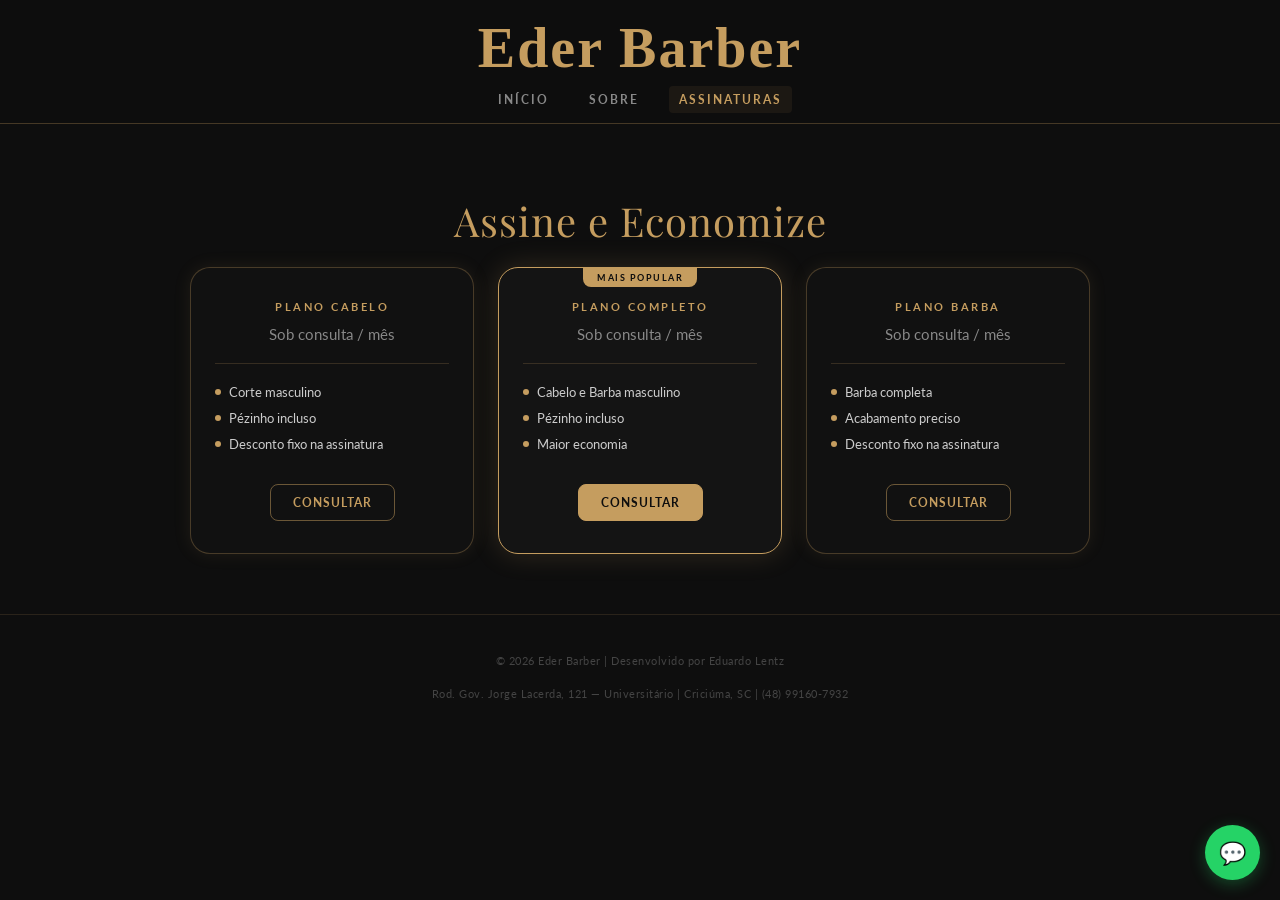
==== assinaturas.html @ eb659bab "Add files via upload" ====
<!DOCTYPE html>
<html lang="pt-BR">
<head>
  <meta charset="UTF-8">
  <meta name="viewport" content="width=device-width, initial-scale=1.0">
  <meta name="creator" content="Eduardo Lentz">
  <meta name="description" content="Site da Barbearia Eder Barber">
  <title>Eder Barber — Assinaturas</title>
  <link rel="icon" href="imagens/logo.png">
  <link rel="stylesheet" href="css/style.css">
  <link rel="stylesheet" href="css/assinaturas.css">
</head>

<body>
  <header class="menu">
    <h1 class="logo">Eder Barber</h1>
    <nav>
      <a class="navegacao" href="index.html">Início</a>
      <a class="navegacao" href="sobre.html">Sobre</a>
      <a class="navegacao ativo" href="assinaturas.html">Assinaturas</a>
    </nav>
  </header>

  <main>
    <h2 class="titulos" id="titulo-assinat">Assine e Economize</h2>

    <section id="planos">
      <article class="quadros">
        <p class="plano-nome">Plano Cabelo</p>
        <p class="plano-preco">Sob consulta / mês</p>
        <p class="plano-item">Corte masculino</p>
        <p class="plano-item">Pézinho incluso</p>
        <p class="plano-item">Desconto fixo na assinatura</p>
        <a href="https://wa.me/554891607932" class="plano-btn" target="_blank">Consultar</a>
      </article>

      <article class="quadros destaque">
        <span class="popular-destaque">Mais Popular</span>
        <p class="plano-nome">Plano Completo</p>
        <p class="plano-preco">Sob consulta / mês</p>
        <p class="plano-item">Cabelo e Barba masculino</p>
        <p class="plano-item">Pézinho incluso</p>
        <p class="plano-item">Maior economia</p>
        <a href="https://wa.me/554891607932" class="plano-btn" target="_blank">Consultar</a>
      </article>

      <article class="quadros">
        <p class="plano-nome">Plano Barba</p>
        <p class="plano-preco">Sob consulta / mês</p>
        <p class="plano-item">Barba completa</p>
        <p class="plano-item">Acabamento preciso</p>
        <p class="plano-item">Desconto fixo na assinatura</p>
        <a href="https://wa.me/554891607932" class="plano-btn" target="_blank">Consultar</a>
      </article>
    </section>
  </main>

  <footer>
    <p>&copy; 2026 Eder Barber | Desenvolvido por Eduardo Lentz</p>
    <p>Rod. Gov. Jorge Lacerda, 121 — Universitário | Criciúma, SC | (48) 99160-7932</p>
  </footer>

  <a href="https://wa.me/554891607932" class="whatsapp" target="_blank">💬</a>
</body>
</html>
---- css/style.css ----
@import url('https://fonts.googleapis.com/css2?family=Playfair+Display:wght@400;700&family=Lato:wght@300;400;700&display=swap');

html {
  overflow-y: scroll;  /*comando para a barra de rolagem aparecer sempre, pois quando a pagina não ter conteúdo suficiente, os pixels dela desconfigura o site*/
}

body {
  margin: 0;
  font-family: 'Lato', 'Trebuchet MS', sans-serif;
  background-color: #0e0e0e;
  color: #e8e8e8;
}

/* ---------- HEADER ---------- */
.menu {
  text-align: center;
  padding: 16px 20px;
  border-bottom: 1px solid rgba(197, 157, 95, 0.3);
  position: sticky; /* titulo fixo */
  top: 0; /* junto com position: sticky, cabeçalho fica colado no topo da janela */
  background-color: rgba(14, 14, 14, 0.95);
  backdrop-filter: blur(6px); 
  z-index: 100; /* prioridade ao maior z-index que sobrepoem o conteudo */
}

.logo {
  font-family: "Brush Script MT", cursive;
  color: #c59d5f;
  font-size: 56px;
  margin: 0 0 8px 0; /* margem em baixo */
  letter-spacing: 2px; /* espaçamento entre letras */
}

nav {
  gap: 4px; /* entre navegações */
}

.navegacao {
  color: #888;
  margin: 0 8px;
  text-decoration: none;
  font-size: 12px;
  font-weight: 700; /* NEGRITO */
  letter-spacing: 2px; /* espaçamento de 2 pixels entre cada letra */
  text-transform: uppercase; /* transforma todo o texto em maiúsculas */
  padding: 6px 10px; /* cima/baixo = 6, lados = 10 */
  border-radius: 4px; /* borda das navegações */
  transition: color 0.3s, background 0.3s; /* controla o hover */
}

.navegacao:hover,
.navegacao.ativo {
  color: #c59d5f;
  background: rgba(197, 157, 95, 0.08);
}

/* ---------- TÍTULOS DE SEÇÃO ---------- */
.titulos {
  text-align: center;
  color: #c59d5f;
  font-family: 'Playfair Display', serif;
  font-size: 40px;
  font-weight: 400; /* negrito fraco */
  margin: 0 auto 20px;
  letter-spacing: 1px; /* espaçamento de 1 pixel entre cada letra */
}

/* ---------- BOTÃO ---------- */
.botao {
  background-color: #c59d5f;
  color: #0e0e0e;
  padding: 12px 30px; /* DISTANCIA DA ESCRITA */
  border-radius: 8px;
  text-decoration: none;
  font-weight: 700; /* NEGRITO */
  font-size: 12px;
  letter-spacing: 1.5px; /* espaçamento de 1.5 pixel entre cada letra */
  text-transform: uppercase;
  transition: transform 0.25s, box-shadow 0.25s;
  display: inline-block; /* sem ele, o TRANSFORM no HOVER não funciona (por ser link) */
}

.botao:hover {
  transform: scale(1.04); /* ZOOM */
  box-shadow: 0 0 20px rgba(197, 157, 95, 0.35); /* OPACIDADE */
}

/* ---------- WHATSAPP ---------- */
.whatsapp {
  position: fixed;
  bottom: 20px; /* so funciona se haver POSITION, é a distancia de baixo pra cima */
  right: 20px; /* distancia da direita pra esquerda */
  background: #25D366;
  padding: 14px; /* tamanho */
  border-radius: 50%; /* 50/50% largura e altura */
  text-decoration: none;
  font-size: 22px;
  box-shadow: 0 4px 16px rgba(37, 211, 102, 0.3);
  transition: transform 0.25s;
  z-index: 2;
}

.whatsapp:hover {
  transform: scale(1.1);
}

/* ------------ RODAPÉ ------------ */
footer {
  padding: 24px 16px; /* distancia pela escrita das horizontais/verticais */
  font-size: 11px;
  text-align: center;
  border-top: 1px solid rgba(197, 157, 95, 0.15);
  color: #444;
  letter-spacing: 0.5px;
  line-height: 2; /* espaçamento entre linhas */
}
---- css/assinaturas.css ----
/* ---------- TITULO ---------- */
#titulo-assinat{
  margin-top: 70px; /* espaço acima do título */
}

/* ---------- PLANOS ---------- */
#planos {
  display: flex; 
  justify-content: center; 
  gap: 24px; 
  margin: 10px auto 60px; /*cima = 10, lados = auto, baixo = 60*/
  padding: 0 20px; /* respiro nas laterais */
  max-width: 900px; /* largura máxima da seção */
}

.quadros {
  flex: 1; /* cada card ocupa espaço igual */
  padding: 32px 24px; /* espaço interno */
  background: #111;
  border: 1px solid rgba(197, 157, 95, 0.3);
  border-radius: 20px;
  text-align: center;
  box-shadow: 0 0 18px rgba(197, 157, 95, 0.1); /* brilho externo sutil */
  transition: transform 0.3s, box-shadow 0.3s, border-color 0.3s; /* animação suave no hover */
  position: relative; /* referência para elementos filhos absolutos - popular*/
}

.quadros:hover { /* card elevado ao cursor */
  transform: translateY(-6px); /* sobe o card no rover*/
  box-shadow: 0 12px 30px rgba(197, 157, 95, 0.22); /* sombra mais intensa */
  border-color: #c59d5f; /* borda dourada destacada */
}

/* Nome do plano */
.plano-nome {
  font-size: 11px;
  font-weight: 700; /* negrito */
  letter-spacing: 2.5px; /* espaçamento entre letras */
  text-transform: uppercase; /* texto em maiúsculas */
  color: #c59d5f;
  margin: 0 0 12px; /* espaço abaixo */
}

/* Preço */
.plano-preco {
  font-size: 15px;
  color: #888;
  margin: 0 0 20px; 
  padding-bottom: 20px; /* espaço abaixo */
  border-bottom: 1px solid rgba(197, 157, 95, 0.2);
}

/* Itens */
.plano-item { /* BOLINHAS */
  display: flex;
  font-size: 13px;
  color: #ccc;
  margin: 10px 0;
  align-items: center; /* alinha verticalmente */
  gap: 8px; /* espaço entre bolinha e texto */
  text-align: left; /* texto à esquerda */
}

.plano-item::before {
  content: ''; /* elemento vazio (a bolinha) */
  display: inline-block; /* garante que width/height funcionem. Alguns navegadores pode bugar */
  width: 6px;  /* arredontar bolinha */
  height: 6px; /* arredontar bolinha */
  border-radius: 50%; /* formato circular */
  background: #c59d5f; /* bolinha dourada */
}

/* Plano destaque (central) */
.quadros.destaque { /* pega o que ja tem em quadros e aplica esse novo = destaque */
  border-color: #c59d5f; /* borda dourada sempre visível */
  background: #141414; /* fundo levemente mais claro */
  box-shadow: 0 0 28px rgba(197, 157, 95, 0.2); /* brilho mais forte */
}

.popular-destaque {
  position: absolute; /* posicionado em relação ao card */
  top: 0; /* Ficar acima no card */
  left: 50%; /* fica no centro do card */
  transform: translateX(-50%); /* centraliza horizontalmente */
  background: #c59d5f;
  color: #0e0e0e;
  font-size: 9px;
  font-weight: 700;
  letter-spacing: 1.5px;
  text-transform: uppercase;
  padding: 4px 14px;
  border-radius: 0 0 8px 8px; /* arredonda só embaixo */
}

/* Botão contato nos planos */
.plano-btn {
  display: inline-block;
  margin-top: 22px;
  padding: 10px 22px;
  background: transparent; /* fundo transparente */
  border: 1px solid rgba(197, 157, 95, 0.5);
  color: #c59d5f;
  border-radius: 8px;
  font-size: 12px;
  font-weight: 700;
  letter-spacing: 1px;
  text-transform: uppercase;
  text-decoration: none; /* remove sublinhado do link */
  transition: background 0.3s, border-color 0.3s; /* animação no hover */
}

.plano-btn:hover {
  background: rgba(197, 157, 95, 0.12); /* fundo dourado transparente */
  border-color: #c59d5f; /* borda totalmente dourada */
}

.quadros.destaque .plano-btn { /* somente no plano-btn do popular*/
  background: #c59d5f;
  color: #0e0e0e;
  border-color: #c59d5f;
}

.quadros.destaque .plano-btn:hover {
  background: #d4ad6f;
  box-shadow: 0 0 14px rgba(197, 157, 95, 0.35);
}

@media (max-width: 600px) {
  #planos {
    flex-wrap: wrap; 
    flex-direction: column; /* cards empilhados em coluna */
    align-items: center; /* centraliza os cards */
  }
  .quadros {
    width: 100%; /* ocupa 100% da largura disponivel */
    max-width: 320px; /* limita largura no mobile */
  }
}
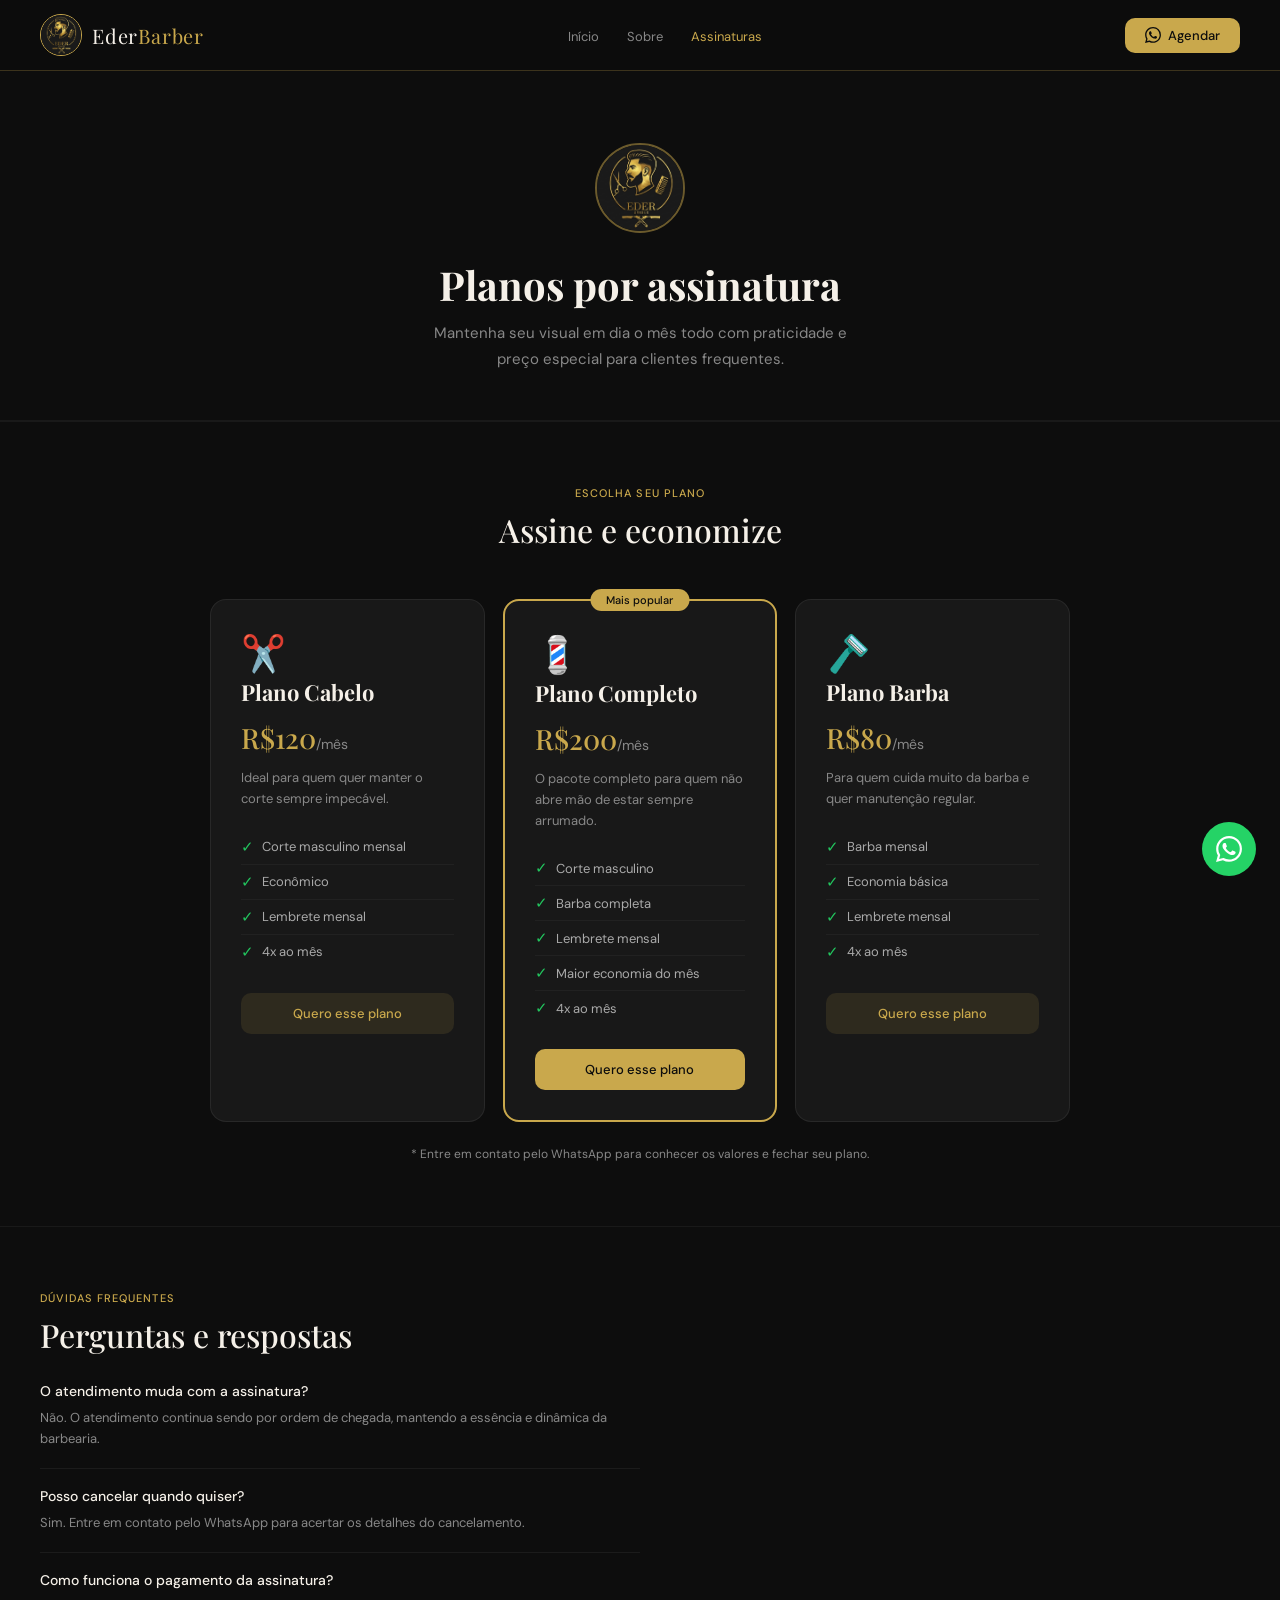
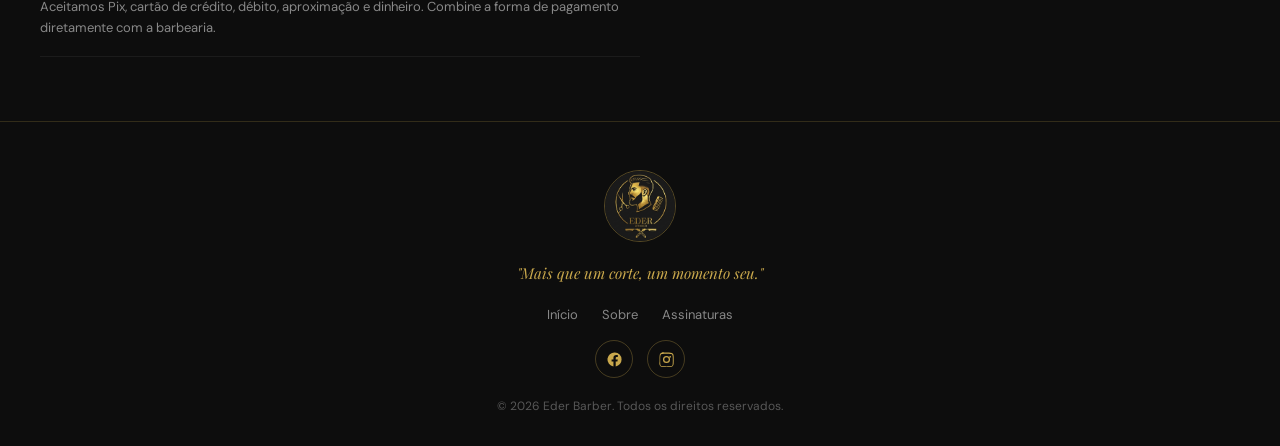
==== commit e94c114d: "Add files via upload" ====
--- a/assinaturas.html
+++ b/assinaturas.html
@@ -1,65 +1,126 @@
-<!DOCTYPE html>
-<html lang="pt-BR">
-<head>
-  <meta charset="UTF-8">
-  <meta name="viewport" content="width=device-width, initial-scale=1.0">
-  <meta name="creator" content="Eduardo Lentz">
-  <meta name="description" content="Site da Barbearia Eder Barber">
-  <title>Eder Barber — Assinaturas</title>
-  <link rel="icon" href="imagens/logo.png">
-  <link rel="stylesheet" href="css/style.css">
-  <link rel="stylesheet" href="css/assinaturas.css">
-</head>
-
-<body>
-  <header class="menu">
-    <h1 class="logo">Eder Barber</h1>
-    <nav>
-      <a class="navegacao" href="index.html">Início</a>
-      <a class="navegacao" href="sobre.html">Sobre</a>
-      <a class="navegacao ativo" href="assinaturas.html">Assinaturas</a>
-    </nav>
-  </header>
-
-  <main>
-    <h2 class="titulos" id="titulo-assinat">Assine e Economize</h2>
-
-    <section id="planos">
-      <article class="quadros">
-        <p class="plano-nome">Plano Cabelo</p>
-        <p class="plano-preco">Sob consulta / mês</p>
-        <p class="plano-item">Corte masculino</p>
-        <p class="plano-item">Pézinho incluso</p>
-        <p class="plano-item">Desconto fixo na assinatura</p>
-        <a href="https://wa.me/554891607932" class="plano-btn" target="_blank">Consultar</a>
-      </article>
-
-      <article class="quadros destaque">
-        <span class="popular-destaque">Mais Popular</span>
-        <p class="plano-nome">Plano Completo</p>
-        <p class="plano-preco">Sob consulta / mês</p>
-        <p class="plano-item">Cabelo e Barba masculino</p>
-        <p class="plano-item">Pézinho incluso</p>
-        <p class="plano-item">Maior economia</p>
-        <a href="https://wa.me/554891607932" class="plano-btn" target="_blank">Consultar</a>
-      </article>
-
-      <article class="quadros">
-        <p class="plano-nome">Plano Barba</p>
-        <p class="plano-preco">Sob consulta / mês</p>
-        <p class="plano-item">Barba completa</p>
-        <p class="plano-item">Acabamento preciso</p>
-        <p class="plano-item">Desconto fixo na assinatura</p>
-        <a href="https://wa.me/554891607932" class="plano-btn" target="_blank">Consultar</a>
-      </article>
-    </section>
-  </main>
-
-  <footer>
-    <p>&copy; 2026 Eder Barber | Desenvolvido por Eduardo Lentz</p>
-    <p>Rod. Gov. Jorge Lacerda, 121 — Universitário | Criciúma, SC | (48) 99160-7932</p>
-  </footer>
-
-  <a href="https://wa.me/554891607932" class="whatsapp" target="_blank">💬</a>
-</body>
+<!DOCTYPE html>
+<html lang="pt-BR">
+<head>
+  <meta charset="UTF-8">
+  <meta name="viewport" content="width=device-width, initial-scale=1.0">
+  <title>Assinaturas — Eder Barber</title>
+  <link rel="stylesheet" href="css/style.css">
+  <link rel="stylesheet" href="css/assinaturas.css">
+</head>
+<body>
+
+<nav class="nav-principal" role="navigation" aria-label="Menu principal">
+  <a href="index.html" class="nav-logo" aria-label="Eder Barber - Página inicial">
+    <img src="images/logo.png" alt="Logo Eder Barber" class="nav-logo-img">
+    <span class="nav-logo-texto">Eder<em>Barber</em></span>
+  </a>
+  <ul class="nav-links" id="nav-links-mobile">
+    <li><a href="index.html">Início</a></li>
+<li><a href="sobre.html">Sobre</a></li>
+<li><a href="assinaturas.html" class="ativo">Assinaturas</a></li>
+
+  </ul>
+  <button class="nav-cta" onclick="abrirWhatsApp()" aria-label="Agendar pelo WhatsApp">
+    <svg class="icone-wa" xmlns="http://www.w3.org/2000/svg" viewBox="0 0 24 24" fill="currentColor" aria-hidden="true"><path d="M17.472 14.382c-.297-.149-1.758-.867-2.03-.967-.273-.099-.471-.148-.67.15-.197.297-.767.966-.94 1.164-.173.199-.347.223-.644.075-.297-.15-1.255-.463-2.39-1.475-.883-.788-1.48-1.761-1.653-2.059-.173-.297-.018-.458.13-.606.134-.133.298-.347.446-.52.149-.174.198-.298.298-.497.099-.198.05-.371-.025-.52-.075-.149-.669-1.612-.916-2.207-.242-.579-.487-.5-.669-.51-.173-.008-.371-.01-.57-.01-.198 0-.52.074-.792.372-.272.297-1.04 1.016-1.04 2.479 0 1.462 1.065 2.875 1.213 3.074.149.198 2.096 3.2 5.077 4.487.709.306 1.262.489 1.694.625.712.227 1.36.195 1.871.118.571-.085 1.758-.719 2.006-1.413.248-.694.248-1.289.173-1.413-.074-.124-.272-.198-.57-.347m-5.421 7.403h-.004a9.87 9.87 0 01-5.031-1.378l-.361-.214-3.741.982.998-3.648-.235-.374a9.86 9.86 0 01-1.51-5.26c.001-5.45 4.436-9.884 9.888-9.884 2.64 0 5.122 1.03 6.988 2.898a9.825 9.825 0 012.893 6.994c-.003 5.45-4.437 9.884-9.885 9.884m8.413-18.297A11.815 11.815 0 0012.05 0C5.495 0 .16 5.335.157 11.892c0 2.096.547 4.142 1.588 5.945L.057 24l6.305-1.654a11.882 11.882 0 005.683 1.448h.005c6.554 0 11.89-5.335 11.893-11.893a11.821 11.821 0 00-3.48-8.413z"/></svg> Agendar
+  </button>
+  <button class="nav-menu-btn" aria-label="Abrir menu" aria-expanded="false" aria-controls="nav-links-mobile">
+    <svg class="icone-menu-aberto" xmlns="http://www.w3.org/2000/svg" viewBox="0 0 24 24" fill="none" stroke="currentColor" stroke-width="2" stroke-linecap="round" aria-hidden="true"><line x1="4" y1="7" x2="20" y2="7"/><line x1="4" y1="12" x2="20" y2="12"/><line x1="4" y1="17" x2="20" y2="17"/></svg>
+    <svg class="icone-menu-fechar" xmlns="http://www.w3.org/2000/svg" viewBox="0 0 24 24" fill="none" stroke="currentColor" stroke-width="2" stroke-linecap="round" aria-hidden="true"><line x1="5" y1="5" x2="19" y2="19"/><line x1="19" y1="5" x2="5" y2="19"/></svg>
+  </button>
+</nav>
+
+<main>
+
+  <header class="hero-pagina" role="banner">
+    <img src="images/logo.png" alt="Logo Eder Barber" class="hero-pagina-logo">
+    <h1 class="hero-pagina-titulo">Planos por assinatura</h1>
+    <p class="hero-pagina-descricao">Mantenha seu visual em dia o mês todo com praticidade e preço especial para clientes frequentes.</p>
+  </header>
+
+  <section class="secao-planos" aria-labelledby="titulo-planos">
+    <header class="secao-planos-cabecalho">
+      <p class="secao-tag">Escolha seu plano</p>
+      <h2 class="secao-titulo" id="titulo-planos">Assine e economize</h2>
+    </header>
+    <ul class="grade-planos" role="list">
+      <li class="card-plano">
+        <span class="plano-icone" aria-hidden="true">✂️</span>
+        <h3 class="plano-nome">Plano Cabelo</h3>
+        <p class="plano-preco">R$120<span>/mês</span></p>
+        <p class="plano-descricao">Ideal para quem quer manter o corte sempre impecável.</p>
+        <ul class="plano-itens" role="list">
+          <li class="plano-item"><span class="plano-check" aria-hidden="true">✓</span> Corte masculino mensal</li>
+          <li class="plano-item"><span class="plano-check" aria-hidden="true">✓</span> Econômico</li>
+          <li class="plano-item"><span class="plano-check" aria-hidden="true">✓</span> Lembrete mensal</li>
+          <li class="plano-item"><span class="plano-check" aria-hidden="true">✓</span> 4x ao mês</li>
+        </ul>
+        <button class="plano-btn" onclick="abrirWhatsApp('Olá! Vim pela página da Eder Barber e gostaria de mais informações sobre o Plano Cabelo.')">Quero esse plano</button>
+      </li>
+      <li class="card-plano card-plano--destaque">
+        <strong class="plano-badge-destaque">Mais popular</strong>
+        <span class="plano-icone" aria-hidden="true">💈</span>
+        <h3 class="plano-nome">Plano Completo</h3>
+        <p class="plano-preco">R$200<span>/mês</span></p>
+        <p class="plano-descricao">O pacote completo para quem não abre mão de estar sempre arrumado.</p>
+        <ul class="plano-itens" role="list">
+          <li class="plano-item"><span class="plano-check" aria-hidden="true">✓</span> Corte masculino</li>
+          <li class="plano-item"><span class="plano-check" aria-hidden="true">✓</span> Barba completa</li>
+          <li class="plano-item"><span class="plano-check" aria-hidden="true">✓</span> Lembrete mensal</li>
+          <li class="plano-item"><span class="plano-check" aria-hidden="true">✓</span> Maior economia do mês</li>
+          <li class="plano-item"><span class="plano-check" aria-hidden="true">✓</span> 4x ao mês</li>
+        </ul>
+        <button class="plano-btn" onclick="abrirWhatsApp('Olá! Vim pela página da Eder Barber e gostaria de mais informações sobre o Plano Completo.')">Quero esse plano</button>
+      </li>
+      <li class="card-plano">
+        <span class="plano-icone" aria-hidden="true">🪒</span>
+        <h3 class="plano-nome">Plano Barba</h3>
+        <p class="plano-preco">R$80<span>/mês</span></p>
+        <p class="plano-descricao">Para quem cuida muito da barba e quer manutenção regular.</p>
+        <ul class="plano-itens" role="list">
+          <li class="plano-item"><span class="plano-check" aria-hidden="true">✓</span> Barba mensal</li>
+          <li class="plano-item"><span class="plano-check" aria-hidden="true">✓</span> Economia básica</li>
+          <li class="plano-item"><span class="plano-check" aria-hidden="true">✓</span> Lembrete mensal</li>
+          <li class="plano-item"><span class="plano-check" aria-hidden="true">✓</span> 4x ao mês</li>
+        </ul>
+        <button class="plano-btn" onclick="abrirWhatsApp('Olá! Vim pela página da Eder Barber e gostaria de mais informações sobre o Plano Barba.')">Quero esse plano</button>
+      </li>
+    </ul>
+    <p style="font-size:12px;color:var(--muted);text-align:center;margin-top:24px;">* Entre em contato pelo WhatsApp para conhecer os valores e fechar seu plano.</p>
+  </section>
+
+  <section class="secao-faq" aria-labelledby="titulo-faq">
+    <p class="secao-tag">Dúvidas frequentes</p>
+    <h2 class="secao-titulo" id="titulo-faq">Perguntas e respostas</h2>
+    <span class="divisor-gold" aria-hidden="true"></span>
+    <dl class="lista-faq">
+      <article class="faq-item"><dt class="faq-pergunta">O atendimento muda com a assinatura?</dt><dd class="faq-resposta">Não. O atendimento continua sendo por ordem de chegada, mantendo a essência e dinâmica da barbearia.</dd></article>
+      <article class="faq-item"><dt class="faq-pergunta">Posso cancelar quando quiser?</dt><dd class="faq-resposta">Sim. Entre em contato pelo WhatsApp para acertar os detalhes do cancelamento.</dd></article>
+      <article class="faq-item"><dt class="faq-pergunta">Como funciona o pagamento da assinatura?</dt><dd class="faq-resposta">Aceitamos Pix, cartão de crédito, débito, aproximação e dinheiro. Combine a forma de pagamento diretamente com a barbearia.</dd></article>
+    </dl>
+  </section>
+
+</main>
+
+<footer class="rodape" role="contentinfo">
+  <img src="images/logo.png" alt="Eder Barber" class="rodape-logo">
+  <p class="rodape-slogan">"Mais que um corte, um momento seu."</p>
+  <nav aria-label="Links do rodapé">
+    <ul class="rodape-links">
+      <li><a href="index.html">Início</a></li>
+      <li><a href="sobre.html">Sobre</a></li>
+      <li><a href="assinaturas.html">Assinaturas</a></li>
+    </ul>
+  </nav>
+  <ul class="rodape-social" role="list" aria-label="Redes sociais">
+    <li><a href="https://www.facebook.com/profile.php?id=61591211396420" target="_blank" rel="noopener" aria-label="Facebook da Eder Barber"><svg xmlns="http://www.w3.org/2000/svg" viewBox="0 0 24 24" fill="currentColor" aria-hidden="true"><path d="M22 12a10 10 0 10-11.5 9.9v-7H7.9V12h2.6V9.8c0-2.6 1.6-4 3.9-4 1.1 0 2.3.2 2.3.2v2.5h-1.3c-1.3 0-1.7.8-1.7 1.6V12h2.9l-.5 2.9h-2.4v7A10 10 0 0022 12z"/></svg></a></li>
+    <li><a href="https://www.instagram.com/_ederbarber_" target="_blank" rel="noopener" aria-label="Instagram da Eder Barber"><svg xmlns="http://www.w3.org/2000/svg" viewBox="0 0 24 24" fill="currentColor" aria-hidden="true"><path d="M12 2.2c3.2 0 3.6 0 4.9.1 1.2.1 2 .2 2.4.4.6.2 1 .5 1.4 1 .4.4.7.8 1 1.4.2.5.3 1.2.4 2.4.1 1.3.1 1.7.1 4.9s0 3.6-.1 4.9c-.1 1.2-.2 2-.4 2.4-.2.6-.5 1-1 1.4-.4.4-.8.7-1.4 1-.5.2-1.2.3-2.4.4-1.3.1-1.7.1-4.9.1s-3.6 0-4.9-.1c-1.2-.1-2-.2-2.4-.4-.6-.2-1-.5-1.4-1-.4-.4-.7-.8-1-1.4-.2-.5-.3-1.2-.4-2.4C2.2 15.6 2.2 15.2 2.2 12s0-3.6.1-4.9c.1-1.2.2-2 .4-2.4.2-.6.5-1 1-1.4.4-.4.8-.7 1.4-1 .5-.2 1.2-.3 2.4-.4C8.4 2.2 8.8 2.2 12 2.2zm0 1.8c-3.1 0-3.5 0-4.7.1-1 .05-1.6.2-2 .3-.5.2-.8.4-1.1.7-.3.3-.5.6-.7 1.1-.1.4-.3 1-.3 2-.1 1.2-.1 1.6-.1 4.7s0 3.5.1 4.7c.05 1 .2 1.6.3 2 .2.5.4.8.7 1.1.3.3.6.5 1.1.7.4.1 1 .3 2 .3 1.2.1 1.6.1 4.7.1s3.5 0 4.7-.1c1-.05 1.6-.2 2-.3.5-.2.8-.4 1.1-.7.3-.3.5-.6.7-1.1.1-.4.3-1 .3-2 .1-1.2.1-1.6.1-4.7s0-3.5-.1-4.7c-.05-1-.2-1.6-.3-2-.2-.5-.4-.8-.7-1.1-.3-.3-.6-.5-1.1-.7-.4-.1-1-.3-2-.3-1.2-.1-1.6-.1-4.7-.1zm0 3a5 5 0 110 10 5 5 0 010-10zm0 1.8a3.2 3.2 0 100 6.4 3.2 3.2 0 000-6.4zm5.2-1.9a1.2 1.2 0 110 2.4 1.2 1.2 0 010-2.4z"/></svg></a></li>
+  </ul>
+  <p class="rodape-copy">© 2026 Eder Barber. Todos os direitos reservados.</p>
+</footer>
+<button class="btn-whatsapp-flutuante" onclick="abrirWhatsApp()" aria-label="Falar no WhatsApp">
+  <svg xmlns="http://www.w3.org/2000/svg" viewBox="0 0 24 24" fill="currentColor" aria-hidden="true"><path d="M17.472 14.382c-.297-.149-1.758-.867-2.03-.967-.273-.099-.471-.148-.67.15-.197.297-.767.966-.94 1.164-.173.199-.347.223-.644.075-.297-.15-1.255-.463-2.39-1.475-.883-.788-1.48-1.761-1.653-2.059-.173-.297-.018-.458.13-.606.134-.133.298-.347.446-.52.149-.174.198-.298.298-.497.099-.198.05-.371-.025-.52-.075-.149-.669-1.612-.916-2.207-.242-.579-.487-.5-.669-.51-.173-.008-.371-.01-.57-.01-.198 0-.52.074-.792.372-.272.297-1.04 1.016-1.04 2.479 0 1.462 1.065 2.875 1.213 3.074.149.198 2.096 3.2 5.077 4.487.709.306 1.262.489 1.694.625.712.227 1.36.195 1.871.118.571-.085 1.758-.719 2.006-1.413.248-.694.248-1.289.173-1.413-.074-.124-.272-.198-.57-.347m-5.421 7.403h-.004a9.87 9.87 0 01-5.031-1.378l-.361-.214-3.741.982.998-3.648-.235-.374a9.86 9.86 0 01-1.51-5.26c.001-5.45 4.436-9.884 9.888-9.884 2.64 0 5.122 1.03 6.988 2.898a9.825 9.825 0 012.893 6.994c-.003 5.45-4.437 9.884-9.885 9.884m8.413-18.297A11.815 11.815 0 0012.05 0C5.495 0 .16 5.335.157 11.892c0 2.096.547 4.142 1.588 5.945L.057 24l6.305-1.654a11.882 11.882 0 005.683 1.448h.005c6.554 0 11.89-5.335 11.893-11.893a11.821 11.821 0 00-3.48-8.413z"/></svg>
+</button>
+
+<script src="js/main.js"></script>
+</body>
 </html>
--- a/css/style.css
+++ b/css/style.css
@@ -1,117 +1,260 @@
-@import url('https://fonts.googleapis.com/css2?family=Playfair+Display:wght@400;700&family=Lato:wght@300;400;700&display=swap');
-
-html {
-  overflow-y: scroll;  /*comando para a barra de rolagem aparecer sempre, pois quando a pagina não ter conteúdo suficiente, os pixels dela desconfigura o site*/
-}
-
-body {
-  margin: 0;
-  font-family: 'Lato', 'Trebuchet MS', sans-serif;
-  background-color: #0e0e0e;
-  color: #e8e8e8;
-}
-
-/* ---------- HEADER ---------- */
-.menu {
-  text-align: center;
-  padding: 16px 20px;
-  border-bottom: 1px solid rgba(197, 157, 95, 0.3);
-  position: sticky; /* titulo fixo */
-  top: 0; /* junto com position: sticky, cabeçalho fica colado no topo da janela */
-  background-color: rgba(14, 14, 14, 0.95);
-  backdrop-filter: blur(6px); 
-  z-index: 100; /* prioridade ao maior z-index que sobrepoem o conteudo */
-}
-
-.logo {
-  font-family: "Brush Script MT", cursive;
-  color: #c59d5f;
-  font-size: 56px;
-  margin: 0 0 8px 0; /* margem em baixo */
-  letter-spacing: 2px; /* espaçamento entre letras */
-}
-
-nav {
-  gap: 4px; /* entre navegações */
-}
-
-.navegacao {
-  color: #888;
-  margin: 0 8px;
-  text-decoration: none;
-  font-size: 12px;
-  font-weight: 700; /* NEGRITO */
-  letter-spacing: 2px; /* espaçamento de 2 pixels entre cada letra */
-  text-transform: uppercase; /* transforma todo o texto em maiúsculas */
-  padding: 6px 10px; /* cima/baixo = 6, lados = 10 */
-  border-radius: 4px; /* borda das navegações */
-  transition: color 0.3s, background 0.3s; /* controla o hover */
-}
-
-.navegacao:hover,
-.navegacao.ativo {
-  color: #c59d5f;
-  background: rgba(197, 157, 95, 0.08);
-}
-
-/* ---------- TÍTULOS DE SEÇÃO ---------- */
-.titulos {
-  text-align: center;
-  color: #c59d5f;
-  font-family: 'Playfair Display', serif;
-  font-size: 40px;
-  font-weight: 400; /* negrito fraco */
-  margin: 0 auto 20px;
-  letter-spacing: 1px; /* espaçamento de 1 pixel entre cada letra */
-}
-
-/* ---------- BOTÃO ---------- */
-.botao {
-  background-color: #c59d5f;
-  color: #0e0e0e;
-  padding: 12px 30px; /* DISTANCIA DA ESCRITA */
-  border-radius: 8px;
-  text-decoration: none;
-  font-weight: 700; /* NEGRITO */
-  font-size: 12px;
-  letter-spacing: 1.5px; /* espaçamento de 1.5 pixel entre cada letra */
-  text-transform: uppercase;
-  transition: transform 0.25s, box-shadow 0.25s;
-  display: inline-block; /* sem ele, o TRANSFORM no HOVER não funciona (por ser link) */
-}
-
-.botao:hover {
-  transform: scale(1.04); /* ZOOM */
-  box-shadow: 0 0 20px rgba(197, 157, 95, 0.35); /* OPACIDADE */
-}
-
-/* ---------- WHATSAPP ---------- */
-.whatsapp {
-  position: fixed;
-  bottom: 20px; /* so funciona se haver POSITION, é a distancia de baixo pra cima */
-  right: 20px; /* distancia da direita pra esquerda */
-  background: #25D366;
-  padding: 14px; /* tamanho */
-  border-radius: 50%; /* 50/50% largura e altura */
-  text-decoration: none;
-  font-size: 22px;
-  box-shadow: 0 4px 16px rgba(37, 211, 102, 0.3);
-  transition: transform 0.25s;
-  z-index: 2;
-}
-
-.whatsapp:hover {
-  transform: scale(1.1);
-}
-
-/* ------------ RODAPÉ ------------ */
-footer {
-  padding: 24px 16px; /* distancia pela escrita das horizontais/verticais */
-  font-size: 11px;
-  text-align: center;
-  border-top: 1px solid rgba(197, 157, 95, 0.15);
-  color: #444;
-  letter-spacing: 0.5px;
-  line-height: 2; /* espaçamento entre linhas */
-}
-
+@import url('https://fonts.googleapis.com/css2?family=Playfair+Display:wght@400;500;700&family=DM+Sans:wght@300;400;500&display=swap');
+
+*, *::before, *::after {
+  margin: 0;
+  padding: 0;
+  box-sizing: border-box;
+}
+
+:root {
+  --gold:       #C9A84C;
+  --gold-light: #F5C842;
+  --dark:       #0D0D0D;
+  --dark2:      #181818;
+  --dark3:      #232323;
+  --muted:      #888888;
+  --light:      #F5F0E8;
+  --radius:     10px;
+  --radius-lg:  16px;
+}
+
+body {
+  font-family: 'DM Sans', sans-serif;
+  background: var(--dark);
+  color: var(--light);
+  min-height: 100vh;
+}
+
+/* ── NAV ── */
+.nav-principal {
+  display: flex;
+  align-items: center;
+  justify-content: space-between;
+  padding: 14px 40px;
+  background: rgba(13,13,13,0.96);
+  border-bottom: 0.5px solid rgba(201,168,76,0.25);
+  position: sticky;
+  top: 0;
+  z-index: 100;
+  backdrop-filter: blur(8px);
+}
+.nav-logo {
+  display: flex;
+  align-items: center;
+  gap: 10px;
+  text-decoration: none;
+}
+.nav-logo-img {
+  width: 42px;
+  height: 42px;
+  border-radius: 50%;
+  object-fit: cover;
+  border: 1.5px solid var(--gold);
+}
+.nav-logo-texto {
+  font-family: 'Playfair Display', serif;
+  font-size: 20px;
+  color: var(--light);
+  letter-spacing: 0.04em;
+}
+.nav-logo-texto em {
+  font-style: normal;
+  color: var(--gold);
+}
+.nav-links {
+  display: flex;
+  gap: 28px;
+  list-style: none;
+}
+.nav-links a {
+  font-size: 13px;
+  color: var(--muted);
+  text-decoration: none;
+  transition: color 0.2s;
+}
+.nav-links a:hover,
+.nav-links a.ativo { color: var(--gold); }
+.nav-cta {
+  display: flex;
+  align-items: center;
+  gap: 7px;
+  background: var(--gold);
+  color: var(--dark);
+  border: none;
+  padding: 9px 20px;
+  border-radius: var(--radius);
+  font-size: 13px;
+  font-weight: 500;
+  cursor: pointer;
+  font-family: 'DM Sans', sans-serif;
+  transition: background 0.2s;
+}
+.nav-cta:hover { background: var(--gold-light); }
+
+/* ── MENU MOBILE ── */
+.nav-menu-btn {
+  display: none;
+  align-items: center;
+  justify-content: center;
+  width: 40px;
+  height: 40px;
+  background: transparent;
+  border: 0.5px solid rgba(201,168,76,0.3);
+  border-radius: 8px;
+  color: var(--gold);
+  cursor: pointer;
+  flex-shrink: 0;
+}
+.nav-menu-btn svg { width: 20px; height: 20px; }
+.icone-menu-fechar { display: none; }
+.nav-menu-btn[aria-expanded="true"] .icone-menu-aberto { display: none; }
+.nav-menu-btn[aria-expanded="true"] .icone-menu-fechar { display: block; }
+
+/* ── RODAPÉ ── */
+.rodape {
+  padding: 48px 40px 32px;
+  border-top: 0.5px solid rgba(201,168,76,0.2);
+  text-align: center;
+}
+.rodape-logo {
+  width: 72px;
+  height: 72px;
+  border-radius: 50%;
+  object-fit: cover;
+  border: 1.5px solid rgba(201,168,76,0.4);
+  margin-bottom: 16px;
+}
+.rodape-slogan {
+  font-style: italic;
+  color: var(--gold);
+  font-size: 15px;
+  margin-bottom: 20px;
+  font-family: 'Playfair Display', serif;
+}
+.rodape-links {
+  display: flex;
+  gap: 24px;
+  justify-content: center;
+  list-style: none;
+  margin-bottom: 16px;
+}
+.rodape-links a {
+  font-size: 13px;
+  color: var(--muted);
+  text-decoration: none;
+}
+.rodape-links a:hover { color: var(--gold); }
+.rodape-copy {
+  font-size: 12px;
+  color: rgba(136,136,136,0.6);
+}
+.rodape-social {
+  display: flex;
+  gap: 14px;
+  justify-content: center;
+  list-style: none;
+  margin-bottom: 20px;
+}
+.rodape-social a {
+  display: flex;
+  align-items: center;
+  justify-content: center;
+  width: 38px;
+  height: 38px;
+  border-radius: 50%;
+  border: 0.5px solid rgba(201,168,76,0.3);
+  color: var(--gold);
+  transition: background 0.2s, color 0.2s;
+}
+.rodape-social a:hover {
+  background: var(--gold);
+  color: var(--dark);
+}
+.rodape-social svg { width: 17px; height: 17px; }
+
+/* ── BOTÃO WHATSAPP FLUTUANTE ── */
+.btn-whatsapp-flutuante {
+  position: fixed;
+  bottom: 24px;
+  right: 24px;
+  background: #25D366;
+  color: white;
+  width: 54px;
+  height: 54px;
+  border-radius: 50%;
+  display: flex;
+  align-items: center;
+  justify-content: center;
+  cursor: pointer;
+  border: none;
+  z-index: 200;
+  transition: background 0.2s;
+}
+.btn-whatsapp-flutuante:hover { background: #1dae52; }
+.btn-whatsapp-flutuante svg { width: 26px; height: 26px; }
+
+/* ── UTILITÁRIOS DE SEÇÃO ── */
+.secao-tag {
+  font-size: 11px;
+  font-weight: 500;
+  letter-spacing: 0.1em;
+  color: var(--gold);
+  text-transform: uppercase;
+  margin-bottom: 8px;
+}
+.secao-titulo {
+  font-family: 'Playfair Display', serif;
+  font-size: 32px;
+  font-weight: 500;
+  color: var(--light);
+  margin-bottom: 8px;
+}
+.secao-sub {
+  font-size: 15px;
+  color: var(--muted);
+  max-width: 480px;
+  line-height: 1.7;
+  margin-bottom: 36px;
+}
+.divisor-gold {
+  width: 48px;
+  height: 2px;
+  background: var(--gold);
+  margin: 0 0 32px;
+}
+
+/* ── ÍCONE WHATSAPP SVG ── */
+.icone-wa { width: 16px; height: 16px; }
+
+@media (max-width: 640px) {
+  .nav-principal { padding: 12px 20px; }
+  .nav-menu-btn { display: flex; }
+  .nav-links {
+    position: absolute;
+    top: 100%;
+    left: 0;
+    right: 0;
+    flex-direction: column;
+    gap: 0;
+    background: rgba(13,13,13,0.98);
+    border-bottom: 0.5px solid rgba(201,168,76,0.25);
+    max-height: 0;
+    overflow: hidden;
+    opacity: 0;
+    padding: 0 20px;
+    transition: max-height 0.25s ease, opacity 0.2s ease, padding 0.25s ease;
+  }
+  .nav-links.aberto {
+    max-height: 320px;
+    opacity: 1;
+    padding: 8px 20px 16px;
+  }
+  .nav-links li { border-bottom: 0.5px solid rgba(255,255,255,0.06); }
+  .nav-links li:last-child { border-bottom: none; }
+  .nav-links a {
+    display: block;
+    padding: 14px 4px;
+    font-size: 14px;
+  }
+  .rodape { padding: 36px 20px 24px; }
+}
--- a/css/assinaturas.css
+++ b/css/assinaturas.css
@@ -1,138 +1,142 @@
-/* ---------- TITULO ---------- */
-#titulo-assinat{
-  margin-top: 70px; /* espaço acima do título */
-}
-
-/* ---------- PLANOS ---------- */
-#planos {
-  display: flex; 
-  justify-content: center; 
-  gap: 24px; 
-  margin: 10px auto 60px; /*cima = 10, lados = auto, baixo = 60*/
-  padding: 0 20px; /* respiro nas laterais */
-  max-width: 900px; /* largura máxima da seção */
-}
-
-.quadros {
-  flex: 1; /* cada card ocupa espaço igual */
-  padding: 32px 24px; /* espaço interno */
-  background: #111;
-  border: 1px solid rgba(197, 157, 95, 0.3);
-  border-radius: 20px;
-  text-align: center;
-  box-shadow: 0 0 18px rgba(197, 157, 95, 0.1); /* brilho externo sutil */
-  transition: transform 0.3s, box-shadow 0.3s, border-color 0.3s; /* animação suave no hover */
-  position: relative; /* referência para elementos filhos absolutos - popular*/
-}
-
-.quadros:hover { /* card elevado ao cursor */
-  transform: translateY(-6px); /* sobe o card no rover*/
-  box-shadow: 0 12px 30px rgba(197, 157, 95, 0.22); /* sombra mais intensa */
-  border-color: #c59d5f; /* borda dourada destacada */
-}
-
-/* Nome do plano */
-.plano-nome {
-  font-size: 11px;
-  font-weight: 700; /* negrito */
-  letter-spacing: 2.5px; /* espaçamento entre letras */
-  text-transform: uppercase; /* texto em maiúsculas */
-  color: #c59d5f;
-  margin: 0 0 12px; /* espaço abaixo */
-}
-
-/* Preço */
-.plano-preco {
-  font-size: 15px;
-  color: #888;
-  margin: 0 0 20px; 
-  padding-bottom: 20px; /* espaço abaixo */
-  border-bottom: 1px solid rgba(197, 157, 95, 0.2);
-}
-
-/* Itens */
-.plano-item { /* BOLINHAS */
-  display: flex;
-  font-size: 13px;
-  color: #ccc;
-  margin: 10px 0;
-  align-items: center; /* alinha verticalmente */
-  gap: 8px; /* espaço entre bolinha e texto */
-  text-align: left; /* texto à esquerda */
-}
-
-.plano-item::before {
-  content: ''; /* elemento vazio (a bolinha) */
-  display: inline-block; /* garante que width/height funcionem. Alguns navegadores pode bugar */
-  width: 6px;  /* arredontar bolinha */
-  height: 6px; /* arredontar bolinha */
-  border-radius: 50%; /* formato circular */
-  background: #c59d5f; /* bolinha dourada */
-}
-
-/* Plano destaque (central) */
-.quadros.destaque { /* pega o que ja tem em quadros e aplica esse novo = destaque */
-  border-color: #c59d5f; /* borda dourada sempre visível */
-  background: #141414; /* fundo levemente mais claro */
-  box-shadow: 0 0 28px rgba(197, 157, 95, 0.2); /* brilho mais forte */
-}
-
-.popular-destaque {
-  position: absolute; /* posicionado em relação ao card */
-  top: 0; /* Ficar acima no card */
-  left: 50%; /* fica no centro do card */
-  transform: translateX(-50%); /* centraliza horizontalmente */
-  background: #c59d5f;
-  color: #0e0e0e;
-  font-size: 9px;
-  font-weight: 700;
-  letter-spacing: 1.5px;
-  text-transform: uppercase;
-  padding: 4px 14px;
-  border-radius: 0 0 8px 8px; /* arredonda só embaixo */
-}
-
-/* Botão contato nos planos */
-.plano-btn {
-  display: inline-block;
-  margin-top: 22px;
-  padding: 10px 22px;
-  background: transparent; /* fundo transparente */
-  border: 1px solid rgba(197, 157, 95, 0.5);
-  color: #c59d5f;
-  border-radius: 8px;
-  font-size: 12px;
-  font-weight: 700;
-  letter-spacing: 1px;
-  text-transform: uppercase;
-  text-decoration: none; /* remove sublinhado do link */
-  transition: background 0.3s, border-color 0.3s; /* animação no hover */
-}
-
-.plano-btn:hover {
-  background: rgba(197, 157, 95, 0.12); /* fundo dourado transparente */
-  border-color: #c59d5f; /* borda totalmente dourada */
-}
-
-.quadros.destaque .plano-btn { /* somente no plano-btn do popular*/
-  background: #c59d5f;
-  color: #0e0e0e;
-  border-color: #c59d5f;
-}
-
-.quadros.destaque .plano-btn:hover {
-  background: #d4ad6f;
-  box-shadow: 0 0 14px rgba(197, 157, 95, 0.35);
-}
-
-@media (max-width: 600px) {
-  #planos {
-    flex-wrap: wrap; 
-    flex-direction: column; /* cards empilhados em coluna */
-    align-items: center; /* centraliza os cards */
-  }
-  .quadros {
-    width: 100%; /* ocupa 100% da largura disponivel */
-    max-width: 320px; /* limita largura no mobile */
-  }
-}+@keyframes surgir {
+  from { opacity: 0; transform: translateY(16px); }
+  to   { opacity: 1; transform: translateY(0); }
+}
+
+.hero-pagina {
+  padding: 72px 40px 48px;
+  text-align: center;
+  border-bottom: 0.5px solid rgba(255,255,255,0.05);
+}
+.hero-pagina-logo {
+  width: 90px;
+  height: 90px;
+  border-radius: 50%;
+  object-fit: cover;
+  border: 2px solid rgba(201,168,76,0.5);
+  margin-bottom: 20px;
+  animation: surgir 0.7s ease both;
+}
+.hero-pagina-titulo {
+  font-family: 'Playfair Display', serif;
+  font-size: 40px;
+  font-weight: 700;
+  color: var(--light);
+  margin-bottom: 10px;
+  animation: surgir 0.7s 0.1s ease both;
+}
+.hero-pagina-descricao {
+  font-size: 15px;
+  color: var(--muted);
+  max-width: 440px;
+  margin: 0 auto;
+  line-height: 1.7;
+  animation: surgir 0.7s 0.2s ease both;
+}
+
+.secao-planos,
+.secao-faq {
+  padding: 64px 40px;
+  border-top: 0.5px solid rgba(255,255,255,0.05);
+}
+
+.secao-planos-cabecalho { text-align: center; margin-bottom: 48px; }
+.secao-planos-cabecalho .secao-tag { display: flex; justify-content: center; }
+
+/* ── PLANOS ── */
+.grade-planos {
+  display: grid;
+  grid-template-columns: repeat(auto-fit, minmax(240px, 1fr));
+  gap: 18px;
+  max-width: 860px;
+  margin: 0 auto;
+}
+.card-plano {
+  background: var(--dark2);
+  border: 0.5px solid rgba(255,255,255,0.07);
+  border-radius: var(--radius-lg);
+  padding: 30px;
+  transition: transform 0.2s, border-color 0.2s;
+  position: relative;
+  list-style: none;
+}
+.card-plano:hover {
+  transform: translateY(-3px);
+  border-color: rgba(201,168,76,0.3);
+}
+.card-plano--destaque { border: 2px solid var(--gold); }
+.plano-badge-destaque {
+  position: absolute;
+  top: -12px;
+  left: 50%;
+  transform: translateX(-50%);
+  background: var(--gold);
+  color: var(--dark);
+  font-size: 11px;
+  font-weight: 500;
+  padding: 4px 16px;
+  border-radius: 20px;
+  white-space: nowrap;
+}
+.plano-icone { font-size: 36px; margin-bottom: 16px; }
+.plano-nome {
+  font-family: 'Playfair Display', serif;
+  font-size: 22px;
+  color: var(--light);
+  margin-bottom: 6px;
+}
+.plano-preco {
+  font-family: 'Playfair Display', serif;
+  font-size: 28px;
+  font-weight: 500;
+  color: var(--gold);
+  margin: 12px 0;
+}
+.plano-preco span {
+  font-size: 14px;
+  font-weight: 400;
+  color: var(--muted);
+  font-family: 'DM Sans', sans-serif;
+}
+.plano-descricao { font-size: 13px; color: var(--muted); line-height: 1.6; margin-bottom: 20px; }
+.plano-itens     { list-style: none; margin-bottom: 24px; }
+.plano-item {
+  font-size: 13px;
+  color: #aaa;
+  padding: 7px 0;
+  border-bottom: 0.5px solid rgba(255,255,255,0.04);
+  display: flex;
+  align-items: center;
+  gap: 8px;
+}
+.plano-item:last-child { border: none; }
+.plano-check { color: #22c55e; font-size: 15px; }
+.plano-btn {
+  width: 100%;
+  padding: 12px;
+  border-radius: var(--radius);
+  font-size: 13px;
+  font-weight: 500;
+  cursor: pointer;
+  font-family: 'DM Sans', sans-serif;
+  border: none;
+  background: rgba(201,168,76,0.12);
+  color: var(--gold);
+  transition: background 0.2s, color 0.2s;
+}
+.plano-btn:hover { background: var(--gold); color: var(--dark); }
+.card-plano--destaque .plano-btn { background: var(--gold); color: var(--dark); }
+.card-plano--destaque .plano-btn:hover { background: var(--gold-light); }
+
+/* ── FAQ ── */
+.lista-faq { max-width: 600px; }
+.faq-item  { padding: 18px 0; border-bottom: 0.5px solid rgba(255,255,255,0.06); }
+.faq-pergunta { font-size: 14px; font-weight: 500; color: var(--light); margin-bottom: 8px; }
+.faq-resposta { font-size: 13px; color: var(--muted); line-height: 1.6; }
+
+@media (max-width: 640px) {
+  .secao-planos,
+  .secao-faq { padding: 48px 20px; }
+  .hero-pagina { padding: 48px 20px 36px; }
+  .hero-pagina-titulo { font-size: 28px; }
+}
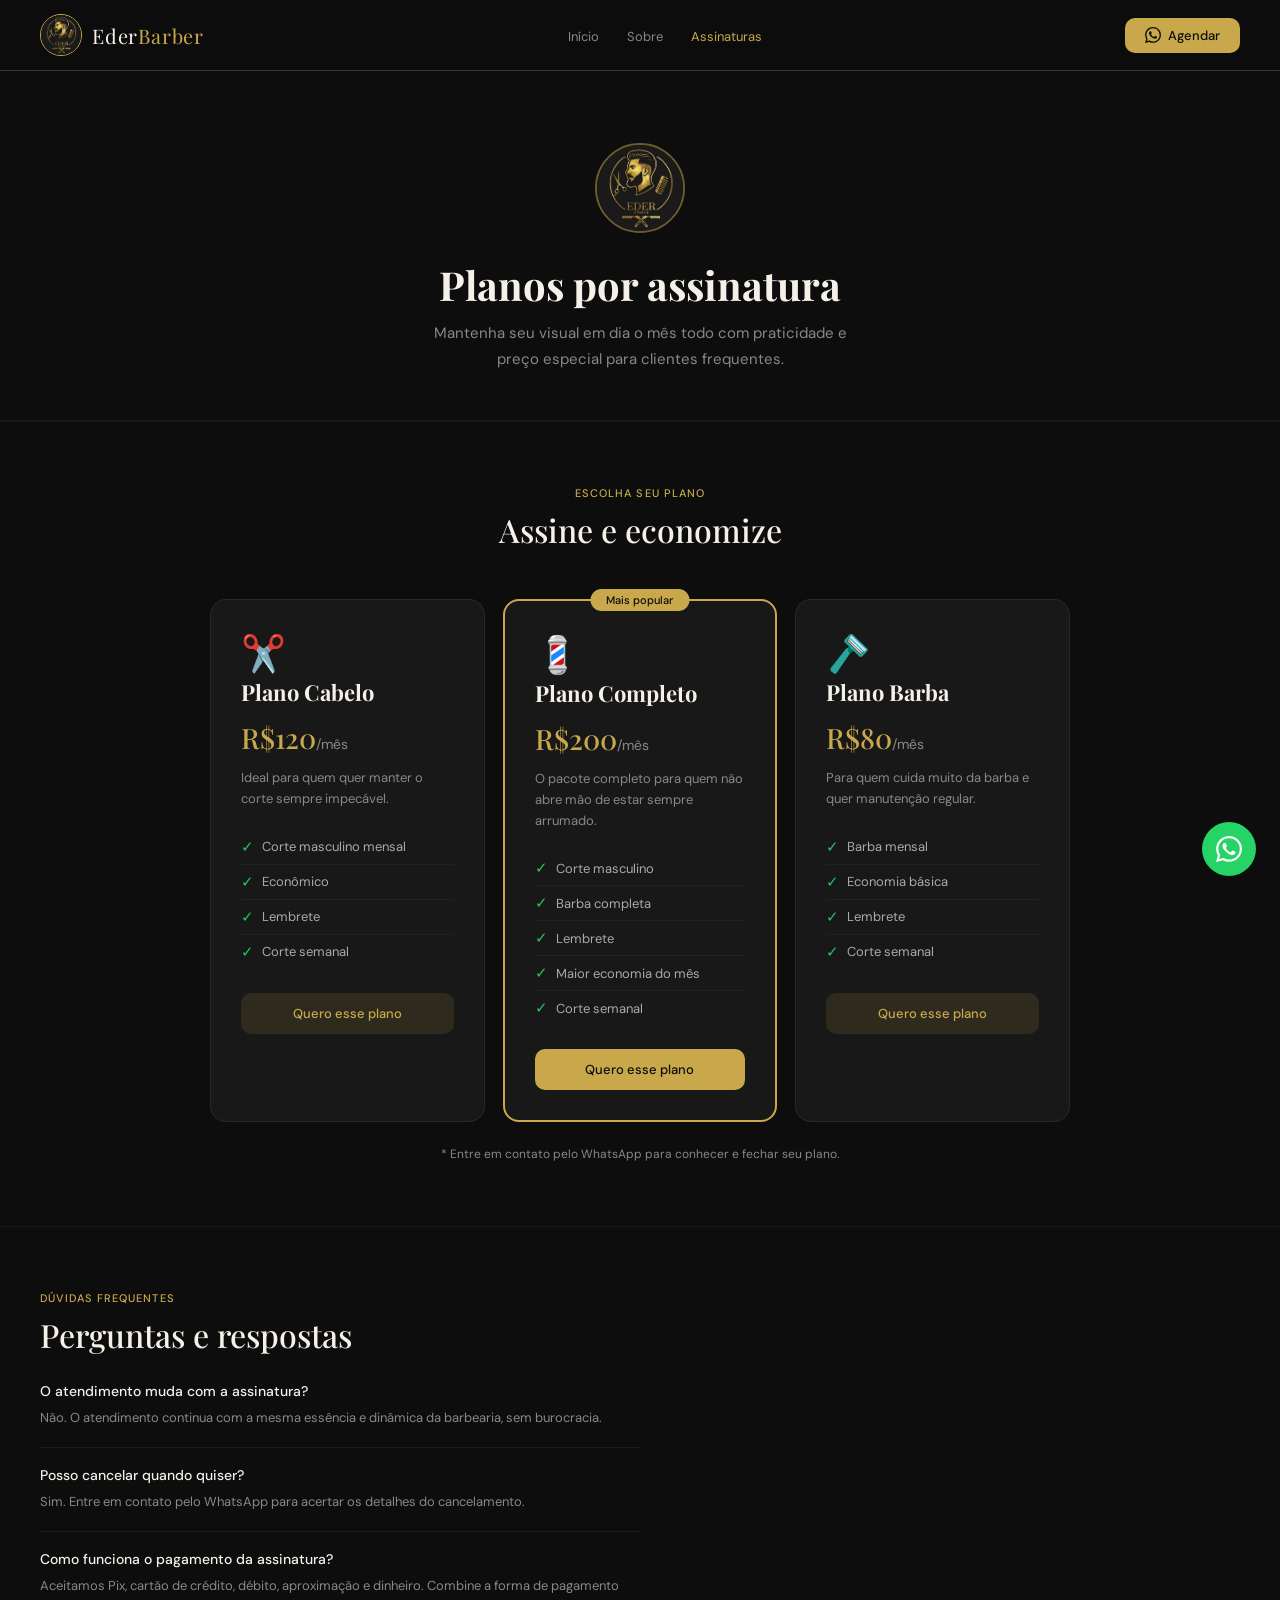
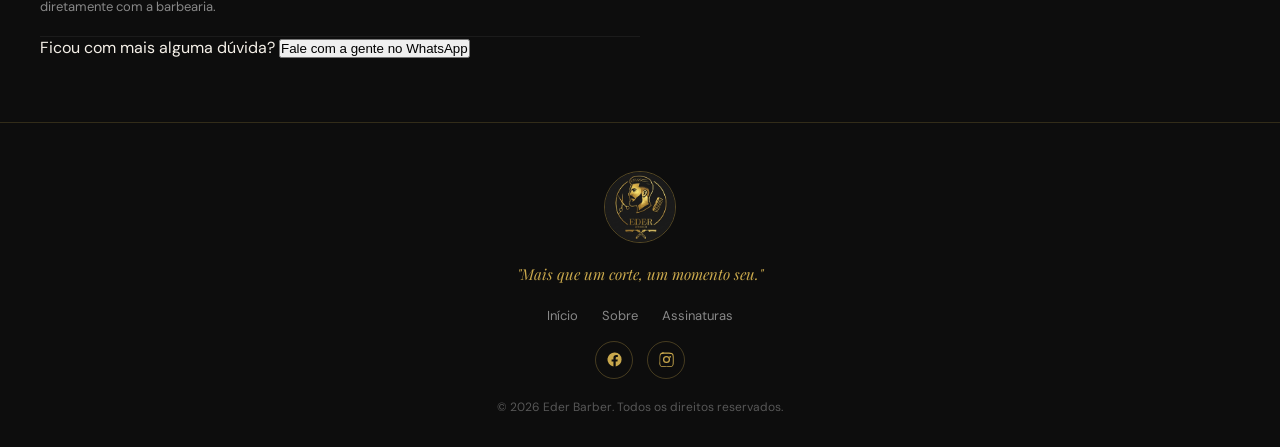
==== commit 8289eb4a: "Update assinaturas.html" ====
--- a/assinaturas.html
+++ b/assinaturas.html
@@ -49,10 +49,10 @@
         <p class="plano-preco">R$120<span>/mês</span></p>
         <p class="plano-descricao">Ideal para quem quer manter o corte sempre impecável.</p>
         <ul class="plano-itens" role="list">
-          <li class="plano-item"><span class="plano-check" aria-hidden="true">✓</span> Corte masculino mensal</li>
-          <li class="plano-item"><span class="plano-check" aria-hidden="true">✓</span> Econômico</li>
-          <li class="plano-item"><span class="plano-check" aria-hidden="true">✓</span> Lembrete mensal</li>
-          <li class="plano-item"><span class="plano-check" aria-hidden="true">✓</span> 4x ao mês</li>
+          <li class="plano-item"><span class="plano-check" aria-hidden="true">✓</span>Corte masculino mensal</li>
+          <li class="plano-item"><span class="plano-check" aria-hidden="true">✓</span>Econômico</li>
+          <li class="plano-item"><span class="plano-check" aria-hidden="true">✓</span>Lembrete</li>
+          <li class="plano-item"><span class="plano-check" aria-hidden="true">✓</span>Corte semanal</li>
         </ul>
         <button class="plano-btn" onclick="abrirWhatsApp('Olá! Vim pela página da Eder Barber e gostaria de mais informações sobre o Plano Cabelo.')">Quero esse plano</button>
       </li>
@@ -63,11 +63,11 @@
         <p class="plano-preco">R$200<span>/mês</span></p>
         <p class="plano-descricao">O pacote completo para quem não abre mão de estar sempre arrumado.</p>
         <ul class="plano-itens" role="list">
-          <li class="plano-item"><span class="plano-check" aria-hidden="true">✓</span> Corte masculino</li>
-          <li class="plano-item"><span class="plano-check" aria-hidden="true">✓</span> Barba completa</li>
-          <li class="plano-item"><span class="plano-check" aria-hidden="true">✓</span> Lembrete mensal</li>
-          <li class="plano-item"><span class="plano-check" aria-hidden="true">✓</span> Maior economia do mês</li>
-          <li class="plano-item"><span class="plano-check" aria-hidden="true">✓</span> 4x ao mês</li>
+          <li class="plano-item"><span class="plano-check" aria-hidden="true">✓</span>Corte masculino</li>
+          <li class="plano-item"><span class="plano-check" aria-hidden="true">✓</span>Barba completa</li>
+          <li class="plano-item"><span class="plano-check" aria-hidden="true">✓</span>Lembrete</li>
+          <li class="plano-item"><span class="plano-check" aria-hidden="true">✓</span>Maior economia do mês</li>
+          <li class="plano-item"><span class="plano-check" aria-hidden="true">✓</span>Corte semanal</li>
         </ul>
         <button class="plano-btn" onclick="abrirWhatsApp('Olá! Vim pela página da Eder Barber e gostaria de mais informações sobre o Plano Completo.')">Quero esse plano</button>
       </li>
@@ -79,13 +79,13 @@
         <ul class="plano-itens" role="list">
           <li class="plano-item"><span class="plano-check" aria-hidden="true">✓</span> Barba mensal</li>
           <li class="plano-item"><span class="plano-check" aria-hidden="true">✓</span> Economia básica</li>
-          <li class="plano-item"><span class="plano-check" aria-hidden="true">✓</span> Lembrete mensal</li>
-          <li class="plano-item"><span class="plano-check" aria-hidden="true">✓</span> 4x ao mês</li>
+          <li class="plano-item"><span class="plano-check" aria-hidden="true">✓</span>Lembrete</li>
+          <li class="plano-item"><span class="plano-check" aria-hidden="true">✓</span>Corte semanal</li>
         </ul>
         <button class="plano-btn" onclick="abrirWhatsApp('Olá! Vim pela página da Eder Barber e gostaria de mais informações sobre o Plano Barba.')">Quero esse plano</button>
       </li>
     </ul>
-    <p style="font-size:12px;color:var(--muted);text-align:center;margin-top:24px;">* Entre em contato pelo WhatsApp para conhecer os valores e fechar seu plano.</p>
+    <p style="font-size:12px;color:var(--muted);text-align:center;margin-top:24px;">* Entre em contato pelo WhatsApp para conhecer e fechar seu plano.</p>
   </section>
 
   <section class="secao-faq" aria-labelledby="titulo-faq">
@@ -93,10 +93,11 @@
     <h2 class="secao-titulo" id="titulo-faq">Perguntas e respostas</h2>
     <span class="divisor-gold" aria-hidden="true"></span>
     <dl class="lista-faq">
-      <article class="faq-item"><dt class="faq-pergunta">O atendimento muda com a assinatura?</dt><dd class="faq-resposta">Não. O atendimento continua sendo por ordem de chegada, mantendo a essência e dinâmica da barbearia.</dd></article>
+      <article class="faq-item"><dt class="faq-pergunta">O atendimento muda com a assinatura?</dt><dd class="faq-resposta">Não. O atendimento continua com a mesma essência e dinâmica da barbearia, sem burocracia.</dd></article>
       <article class="faq-item"><dt class="faq-pergunta">Posso cancelar quando quiser?</dt><dd class="faq-resposta">Sim. Entre em contato pelo WhatsApp para acertar os detalhes do cancelamento.</dd></article>
       <article class="faq-item"><dt class="faq-pergunta">Como funciona o pagamento da assinatura?</dt><dd class="faq-resposta">Aceitamos Pix, cartão de crédito, débito, aproximação e dinheiro. Combine a forma de pagamento diretamente com a barbearia.</dd></article>
     </dl>
+    <p class="faq-cta">Ficou com mais alguma dúvida? <button class="faq-cta-link" onclick="abrirWhatsApp('Olá! Vim pela página da Eder Barber e tenho uma dúvida.')">Fale com a gente no WhatsApp</button></p>
   </section>
 
 </main>
@@ -123,4 +124,4 @@
 
 <script src="js/main.js"></script>
 </body>
-</html>+</html>
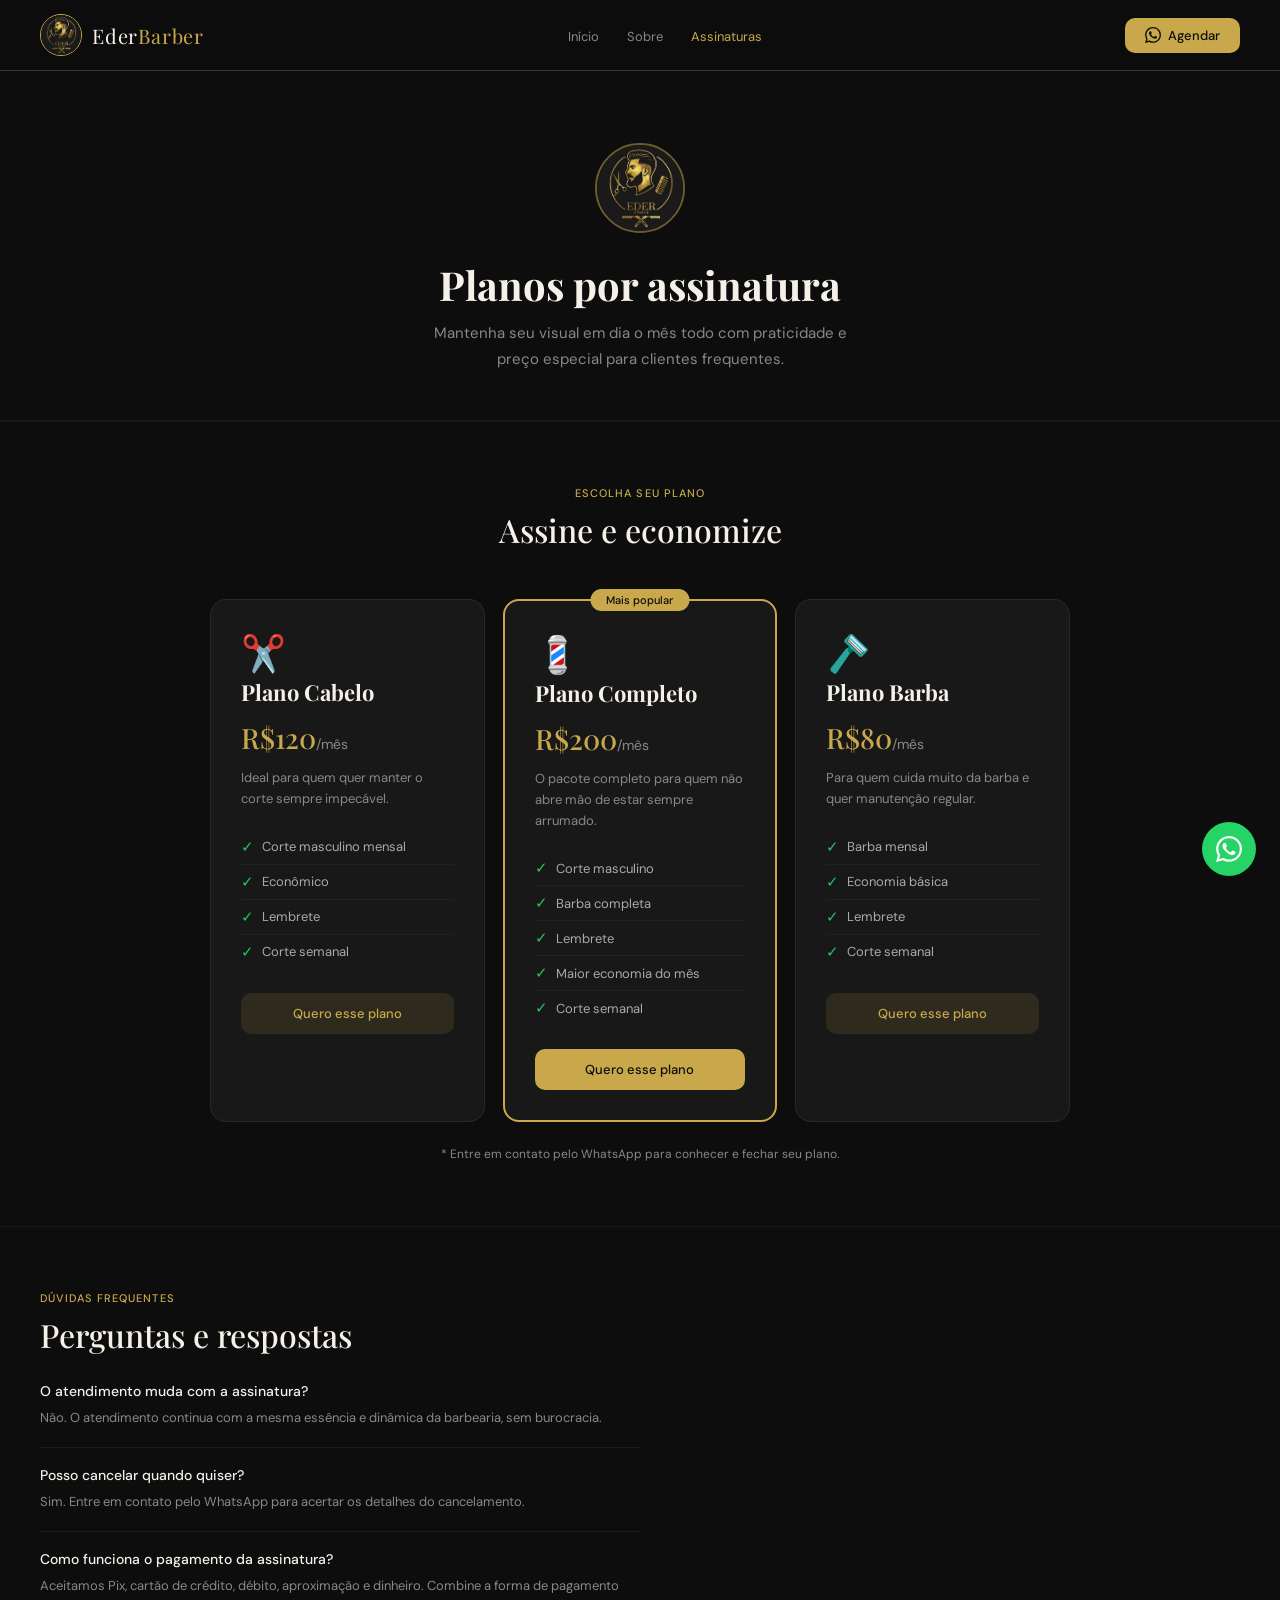
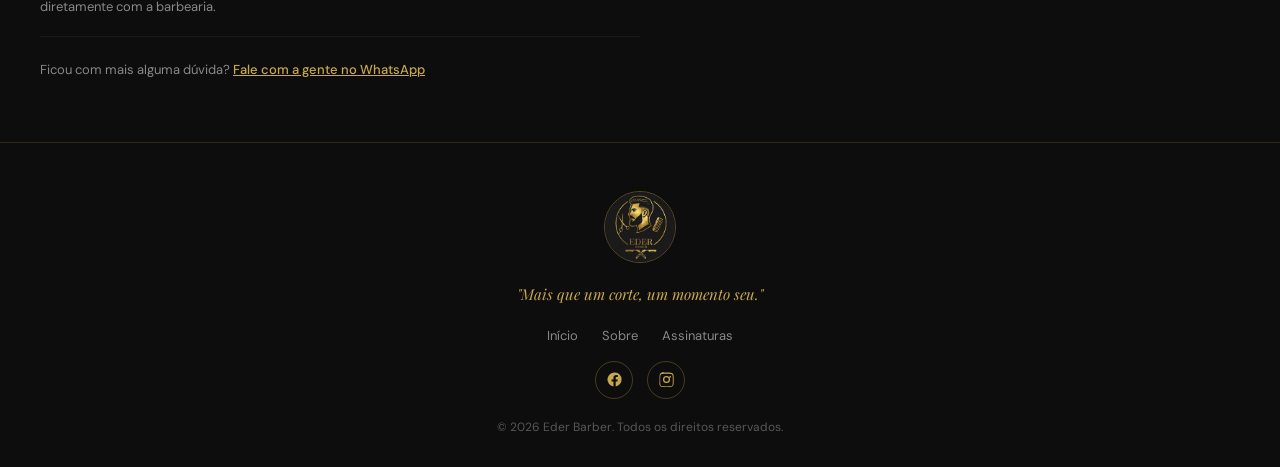
==== commit 523c2a38: "Update assinaturas.html" ====
--- a/assinaturas.html
+++ b/assinaturas.html
@@ -6,6 +6,7 @@
   <title>Assinaturas — Eder Barber</title>
   <link rel="stylesheet" href="css/style.css">
   <link rel="stylesheet" href="css/assinaturas.css">
+  <link rel="icon" type="image/png" href="images/icon.png">
 </head>
 <body>
 
--- a/css/assinaturas.css
+++ b/css/assinaturas.css
@@ -133,6 +133,24 @@
 .faq-item  { padding: 18px 0; border-bottom: 0.5px solid rgba(255,255,255,0.06); }
 .faq-pergunta { font-size: 14px; font-weight: 500; color: var(--light); margin-bottom: 8px; }
 .faq-resposta { font-size: 13px; color: var(--muted); line-height: 1.6; }
+.faq-cta {
+  max-width: 600px;
+  margin-top: 24px;
+  font-size: 13px;
+  color: var(--muted);
+}
+.faq-cta-link {
+  background: none;
+  border: none;
+  color: var(--gold);
+  font-size: 13px;
+  font-weight: 500;
+  text-decoration: underline;
+  cursor: pointer;
+  font-family: 'DM Sans', sans-serif;
+  padding: 0;
+}
+.faq-cta-link:hover { color: var(--gold-light); }
 
 @media (max-width: 640px) {
   .secao-planos,
